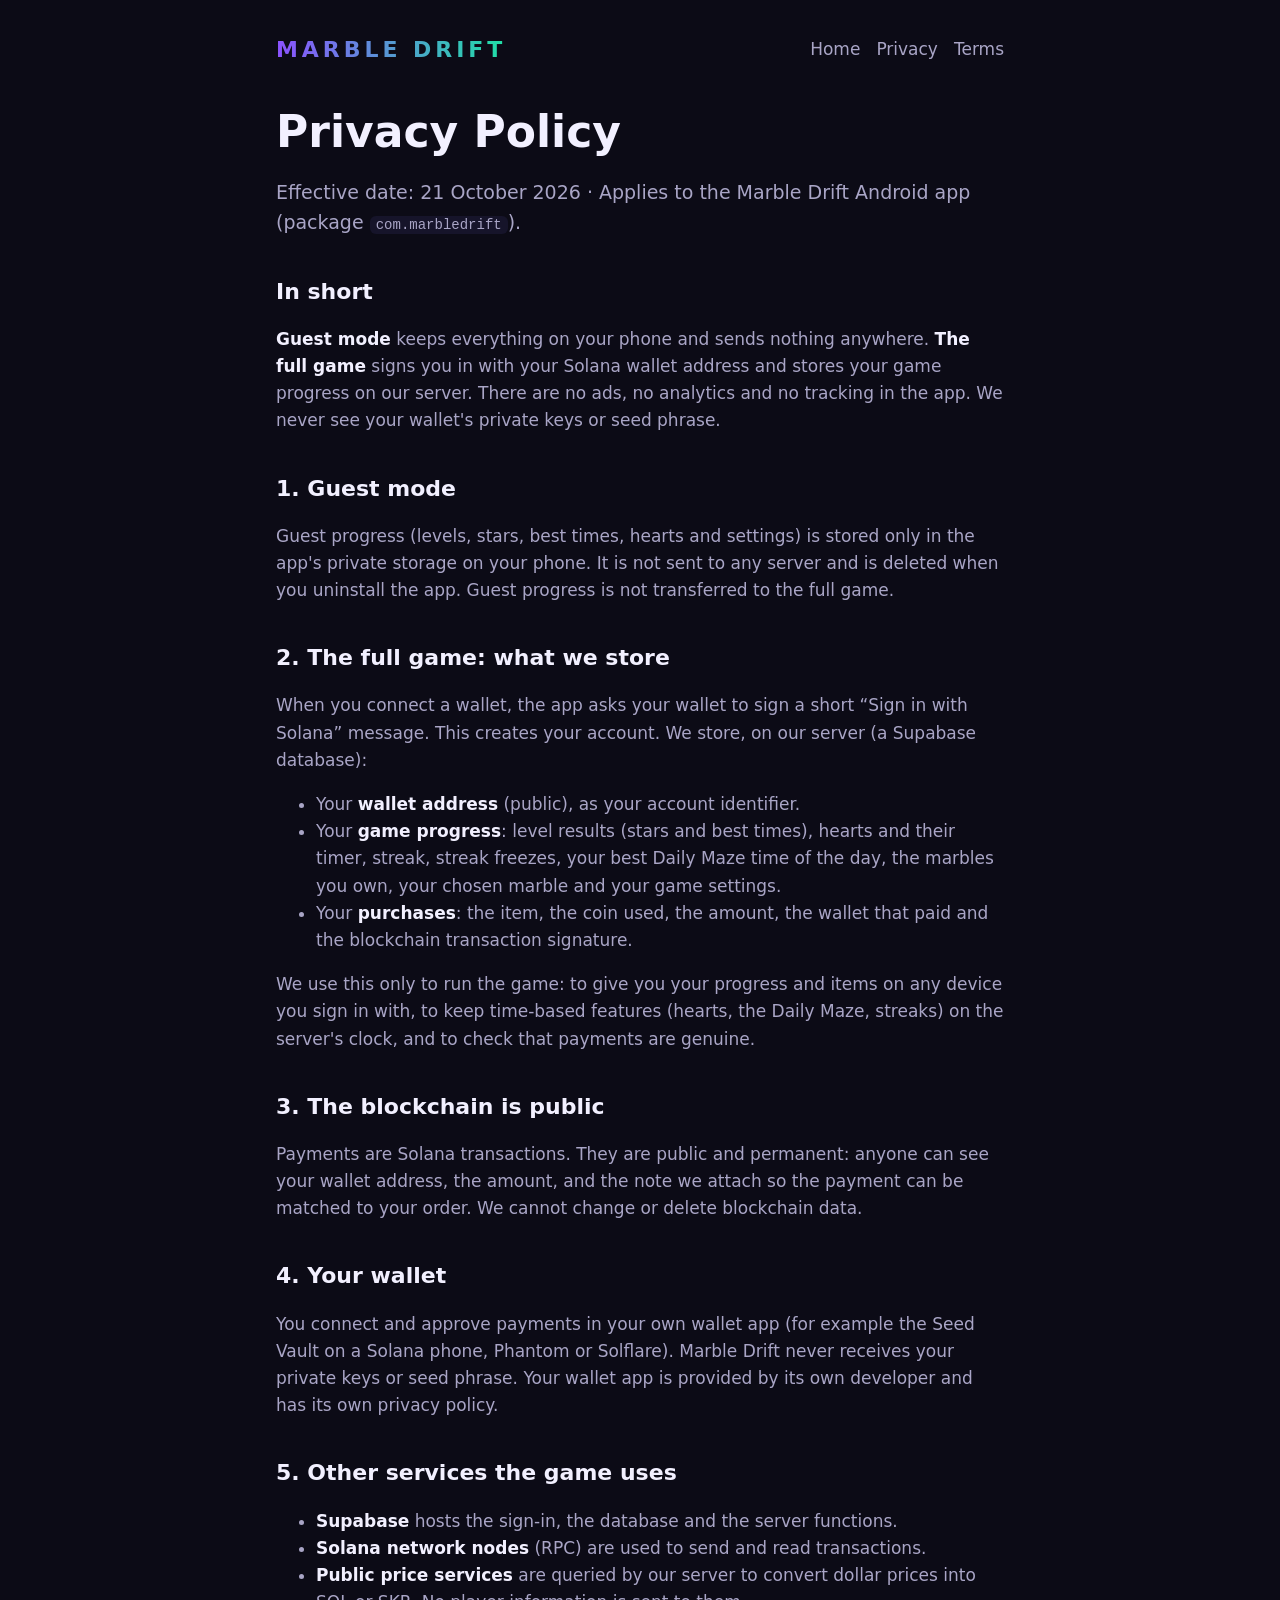
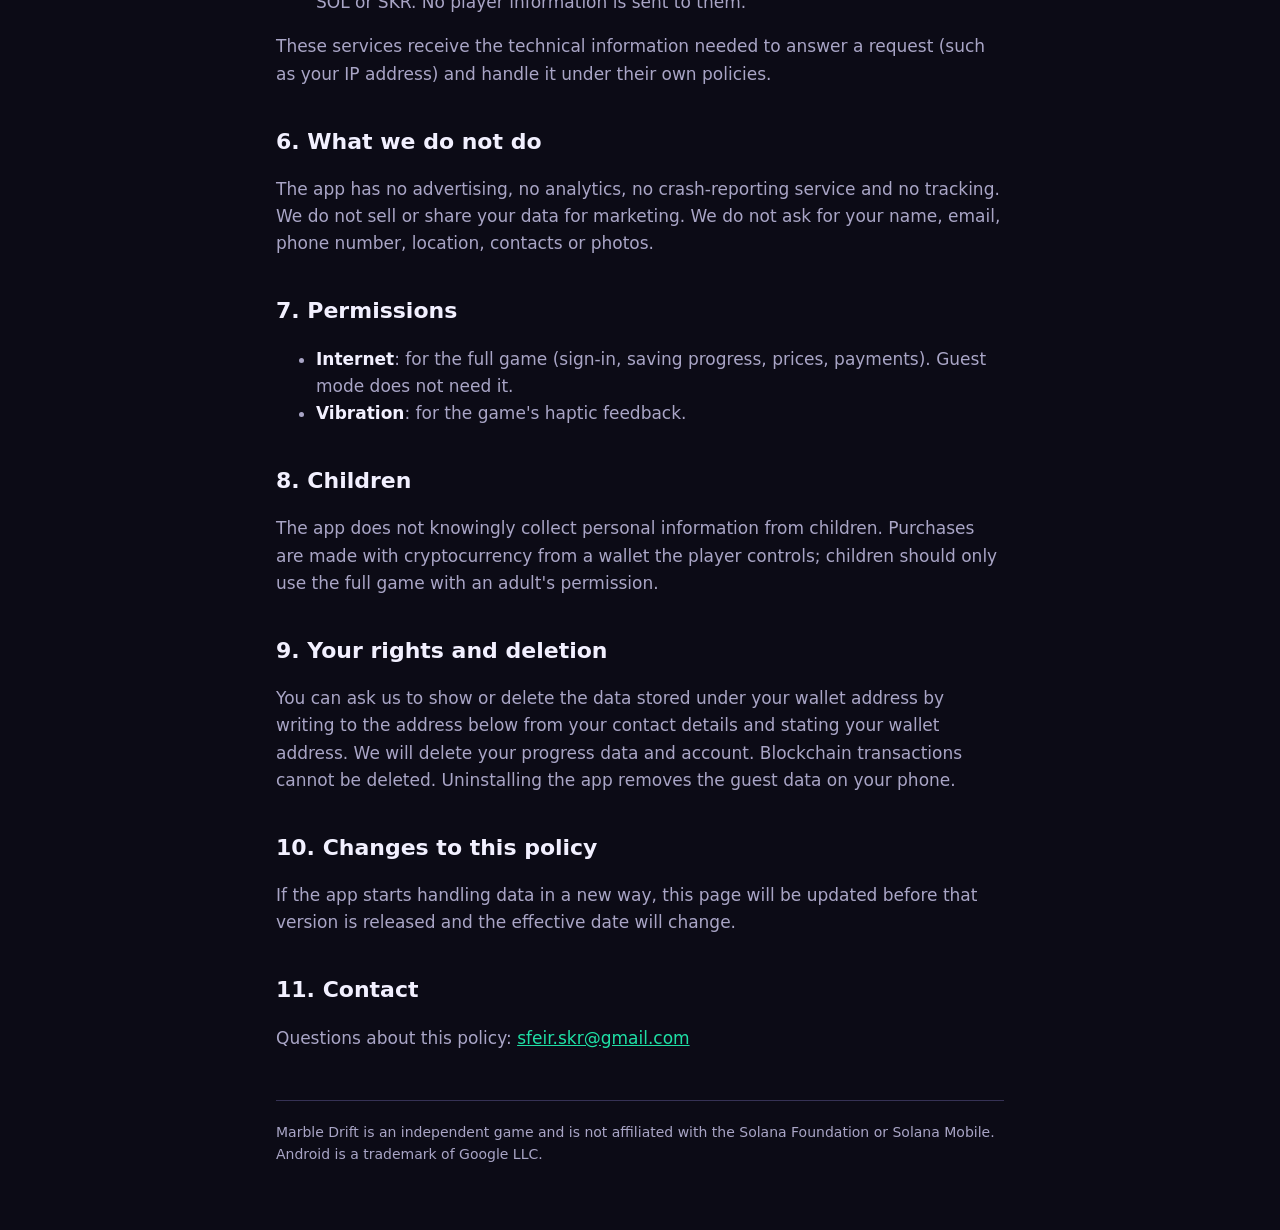
==== privacy.html @ 642ab2b5 "Add files via upload" ====
<!doctype html>
<html lang="en">
<head>
  <meta charset="utf-8">
  <meta name="viewport" content="width=device-width, initial-scale=1">
  <title>Privacy Policy – Marble Drift</title>
  <meta name="description" content="Privacy Policy for the Marble Drift Android app.">
  <link rel="icon" type="image/png" href="icon.png">
  <link rel="stylesheet" href="style.css">
</head>
<body>
<main>
  <nav>
    <a class="wordmark" href="index.html">MARBLE DRIFT</a>
    <span class="links"><a href="index.html">Home</a><a href="privacy.html">Privacy</a><a href="terms.html">Terms</a></span>
  </nav>

  <h1>Privacy Policy</h1>
  <p class="lead">Effective date: 21 October 2026 · Applies to the Marble Drift Android app (package <code>com.marbledrift</code>).</p>

  <h2>In short</h2>
  <p><strong>Guest mode</strong> keeps everything on your phone and sends nothing anywhere. <strong>The full game</strong> signs you in with your Solana wallet address and stores your game progress on our server. There are no ads, no analytics and no tracking in the app. We never see your wallet's private keys or seed phrase.</p>

  <h2>1. Guest mode</h2>
  <p>Guest progress (levels, stars, best times, hearts and settings) is stored only in the app's private storage on your phone. It is not sent to any server and is deleted when you uninstall the app. Guest progress is not transferred to the full game.</p>

  <h2>2. The full game: what we store</h2>
  <p>When you connect a wallet, the app asks your wallet to sign a short “Sign in with Solana” message. This creates your account. We store, on our server (a Supabase database):</p>
  <ul>
    <li>Your <strong>wallet address</strong> (public), as your account identifier.</li>
    <li>Your <strong>game progress</strong>: level results (stars and best times), hearts and their timer, streak, streak freezes, your best Daily Maze time of the day, the marbles you own, your chosen marble and your game settings.</li>
    <li>Your <strong>purchases</strong>: the item, the coin used, the amount, the wallet that paid and the blockchain transaction signature.</li>
  </ul>
  <p>We use this only to run the game: to give you your progress and items on any device you sign in with, to keep time-based features (hearts, the Daily Maze, streaks) on the server's clock, and to check that payments are genuine.</p>

  <h2>3. The blockchain is public</h2>
  <p>Payments are Solana transactions. They are public and permanent: anyone can see your wallet address, the amount, and the note we attach so the payment can be matched to your order. We cannot change or delete blockchain data.</p>

  <h2>4. Your wallet</h2>
  <p>You connect and approve payments in your own wallet app (for example the Seed Vault on a Solana phone, Phantom or Solflare). Marble Drift never receives your private keys or seed phrase. Your wallet app is provided by its own developer and has its own privacy policy.</p>

  <h2>5. Other services the game uses</h2>
  <ul>
    <li><strong>Supabase</strong> hosts the sign-in, the database and the server functions.</li>
    <li><strong>Solana network nodes</strong> (RPC) are used to send and read transactions.</li>
    <li><strong>Public price services</strong> are queried by our server to convert dollar prices into SOL or SKR. No player information is sent to them.</li>
  </ul>
  <p>These services receive the technical information needed to answer a request (such as your IP address) and handle it under their own policies.</p>

  <h2>6. What we do not do</h2>
  <p>The app has no advertising, no analytics, no crash-reporting service and no tracking. We do not sell or share your data for marketing. We do not ask for your name, email, phone number, location, contacts or photos.</p>

  <h2>7. Permissions</h2>
  <ul>
    <li><strong>Internet</strong>: for the full game (sign-in, saving progress, prices, payments). Guest mode does not need it.</li>
    <li><strong>Vibration</strong>: for the game's haptic feedback.</li>
  </ul>

  <h2>8. Children</h2>
  <p>The app does not knowingly collect personal information from children. Purchases are made with cryptocurrency from a wallet the player controls; children should only use the full game with an adult's permission.</p>

  <h2>9. Your rights and deletion</h2>
  <p>You can ask us to show or delete the data stored under your wallet address by writing to the address below from your contact details and stating your wallet address. We will delete your progress data and account. Blockchain transactions cannot be deleted. Uninstalling the app removes the guest data on your phone.</p>

  <h2>10. Changes to this policy</h2>
  <p>If the app starts handling data in a new way, this page will be updated before that version is released and the effective date will change.</p>

  <h2>11. Contact</h2>
  <p>Questions about this policy: <a href="mailto:sfeir.skr@gmail.com">sfeir.skr@gmail.com</a></p>

  <footer>Marble Drift is an independent game and is not affiliated with the Solana Foundation or Solana Mobile. Android is a trademark of Google LLC.</footer>
</main>
</body>
</html>
---- style.css ----
/* Find My Solana website. Self-contained: no external fonts, scripts or trackers. */
:root {
  --bg: #0c0b16; --surface: #16142a; --outline: #363255;
  --text: #f2f0ff; --muted: #a9a5c6; --violet: #8c52ff; --mint: #1fe0a6;
}
* { box-sizing: border-box; }
html { -webkit-text-size-adjust: 100%; }
body {
  margin: 0; background: var(--bg); color: var(--text);
  font: 17px/1.6 system-ui, -apple-system, "Segoe UI", Roboto, sans-serif;
}
main { max-width: 760px; margin: 0 auto; padding: 32px 16px 64px; }
a { color: var(--mint); }
.wordmark {
  font-weight: 900; letter-spacing: .18em; font-size: 22px; text-decoration: none;
  background: linear-gradient(90deg, var(--violet), var(--mint));
  -webkit-background-clip: text; background-clip: text; color: transparent;
}
nav { display: flex; justify-content: space-between; align-items: center; gap: 16px; flex-wrap: wrap; margin-bottom: 40px; }
nav .links a { color: var(--muted); text-decoration: none; margin-left: 16px; }
nav .links a:hover { color: var(--text); }
h1 { font-size: clamp(30px, 7vw, 44px); line-height: 1.15; margin: 0 0 12px; }
h2 { font-size: 22px; margin: 36px 0 8px; }
p, li { color: var(--muted); }
strong { color: var(--text); }
.lead { font-size: 19px; }
.card { background: var(--surface); border: 1px solid var(--outline); border-radius: 20px; padding: 20px 22px; margin: 16px 0; }
.card h3 { margin: 0 0 4px; font-size: 17px; }
.card p { margin: 0; }
.grid { display: grid; grid-template-columns: repeat(auto-fit, minmax(210px, 1fr)); gap: 12px; }
.pill { display: inline-block; padding: 4px 12px; border-radius: 999px; border: 1px solid var(--mint); color: var(--mint); font-size: 14px; margin: 0 6px 8px 0; }
table { width: 100%; border-collapse: collapse; margin: 12px 0; font-size: 15px; }
th, td { text-align: left; vertical-align: top; padding: 10px 8px; border-bottom: 1px solid var(--outline); }
th { color: var(--text); } td { color: var(--muted); }
code { background: var(--surface); padding: 1px 6px; border-radius: 6px; font-size: 14px; }
footer { margin-top: 48px; padding-top: 20px; border-top: 1px solid var(--outline); color: var(--muted); font-size: 14px; }
@media (max-width: 520px) { table, thead, tbody, tr, th, td { display: block; } th { padding-bottom: 0; border: 0; } }
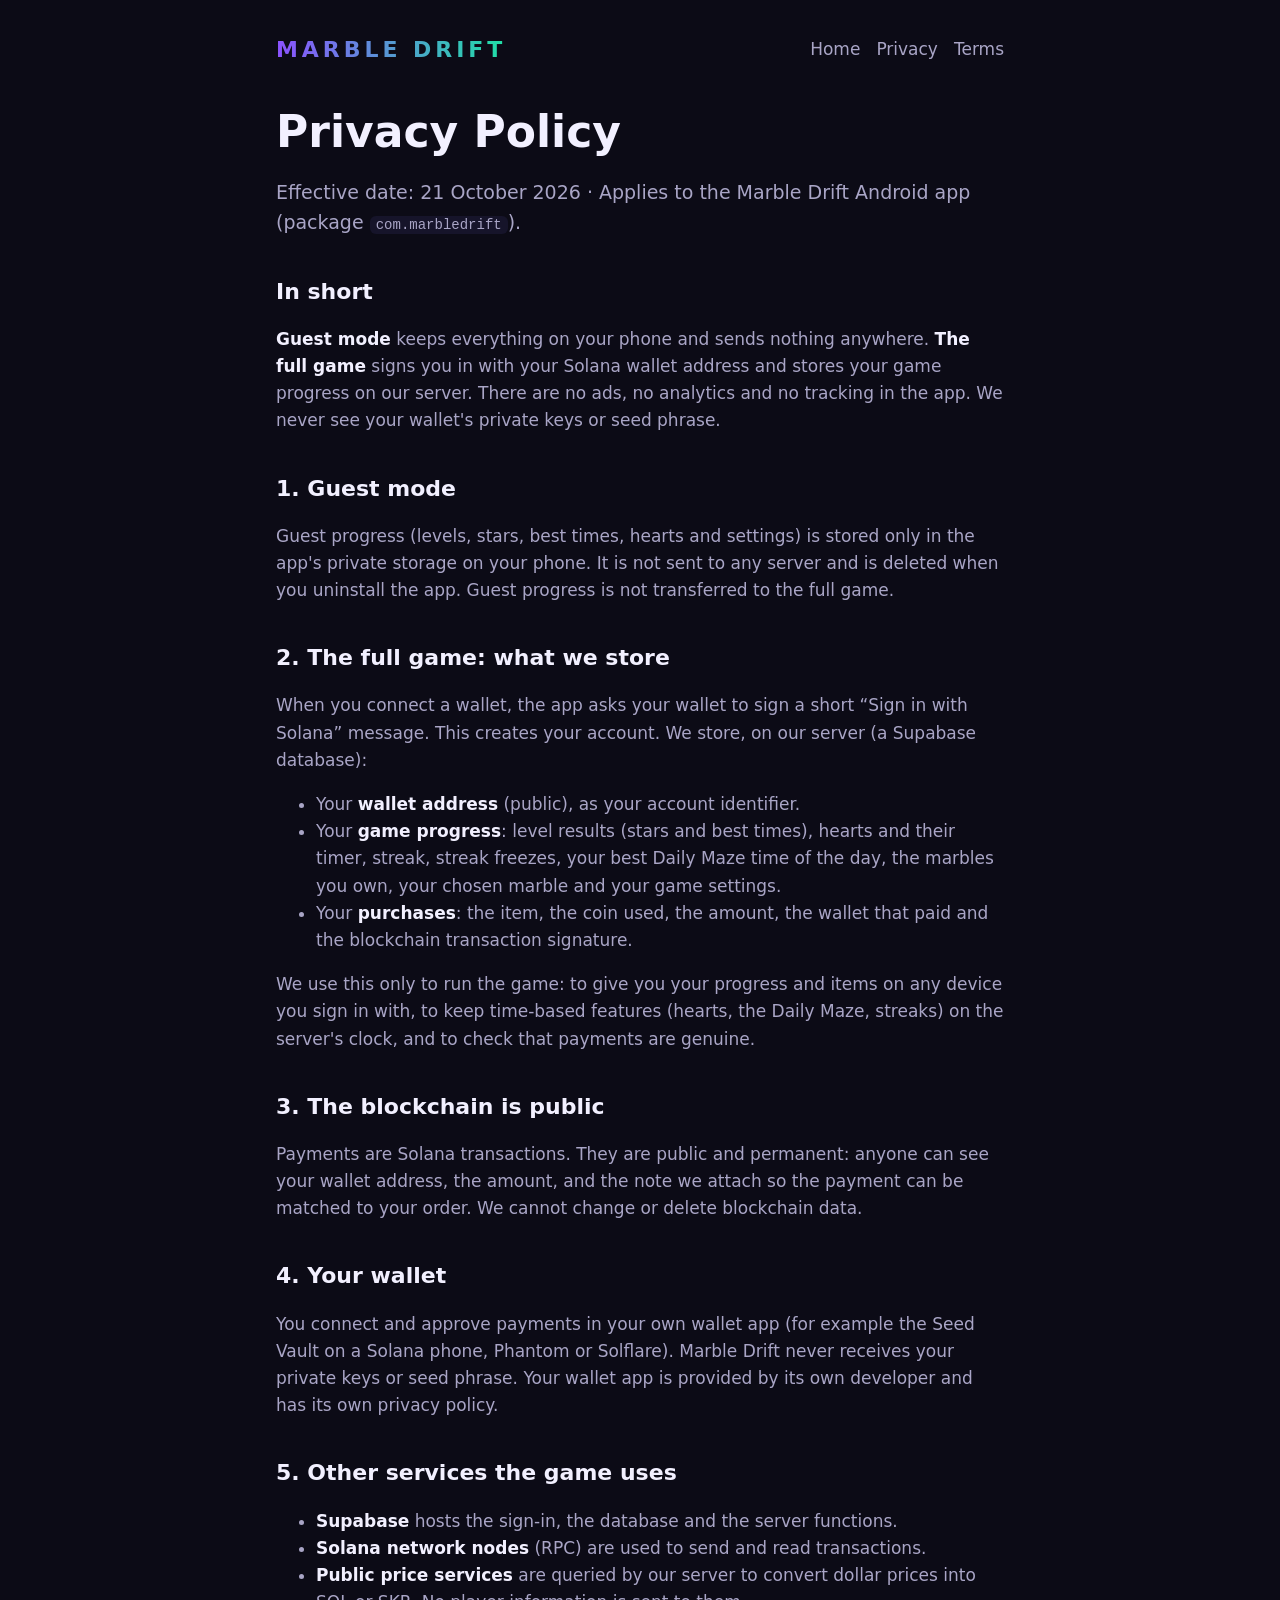
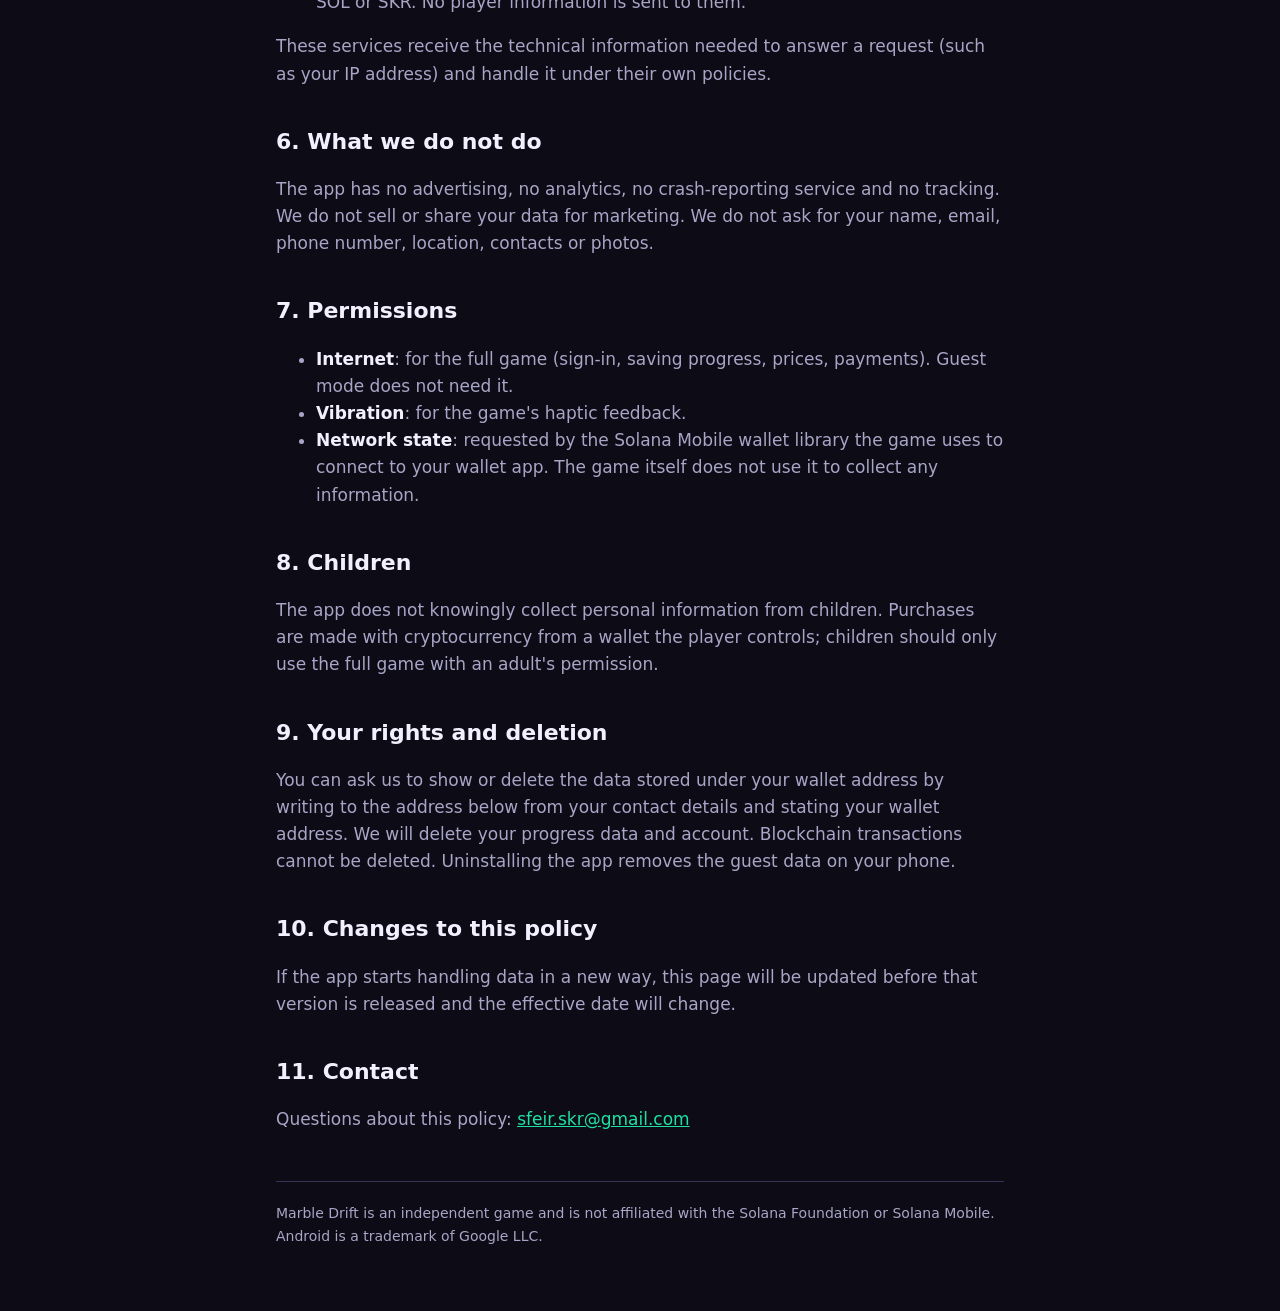
==== commit be01426d: "Add files via upload" ====
--- a/privacy.html
+++ b/privacy.html
@@ -54,6 +54,7 @@
   <ul>
     <li><strong>Internet</strong>: for the full game (sign-in, saving progress, prices, payments). Guest mode does not need it.</li>
     <li><strong>Vibration</strong>: for the game's haptic feedback.</li>
+    <li><strong>Network state</strong>: requested by the Solana Mobile wallet library the game uses to connect to your wallet app. The game itself does not use it to collect any information.</li>
   </ul>
 
   <h2>8. Children</h2>
--- a/style.css
+++ b/style.css
@@ -28,6 +28,19 @@
 .card h3 { margin: 0 0 4px; font-size: 17px; }
 .card p { margin: 0; }
 .grid { display: grid; grid-template-columns: repeat(auto-fit, minmax(210px, 1fr)); gap: 12px; }
+.hero-logo { display: block; width: 128px; height: 128px; border-radius: 28px; margin: 0 0 24px; background: #151226; }
+.grid.two { grid-template-columns: repeat(2, minmax(0, 1fr)); }
+.grid .card { margin: 0; }
+@media (max-width: 520px) { .grid.two .card { padding: 14px; } .grid.two .card h3 { font-size: 16px; } .grid.two .card p { font-size: 15px; line-height: 1.45; } }
+.hero { display: flex; align-items: center; justify-content: flex-start; gap: 24px; margin-bottom: 8px; }
+.hero h1 { margin: 0; }
+.hero .hero-logo { margin: 0; flex: none; order: -1; } /* logo on the left, title next to it */
+.hero-logo svg { width: 78%; height: 78%; }
+@media (max-width: 520px) {
+  .hero { gap: 12px; }
+  .hero h1 { font-size: 26px; }
+  .hero .hero-logo { width: 72px; height: 72px; border-radius: 16px; }
+}
 .pill { display: inline-block; padding: 4px 12px; border-radius: 999px; border: 1px solid var(--mint); color: var(--mint); font-size: 14px; margin: 0 6px 8px 0; }
 table { width: 100%; border-collapse: collapse; margin: 12px 0; font-size: 15px; }
 th, td { text-align: left; vertical-align: top; padding: 10px 8px; border-bottom: 1px solid var(--outline); }
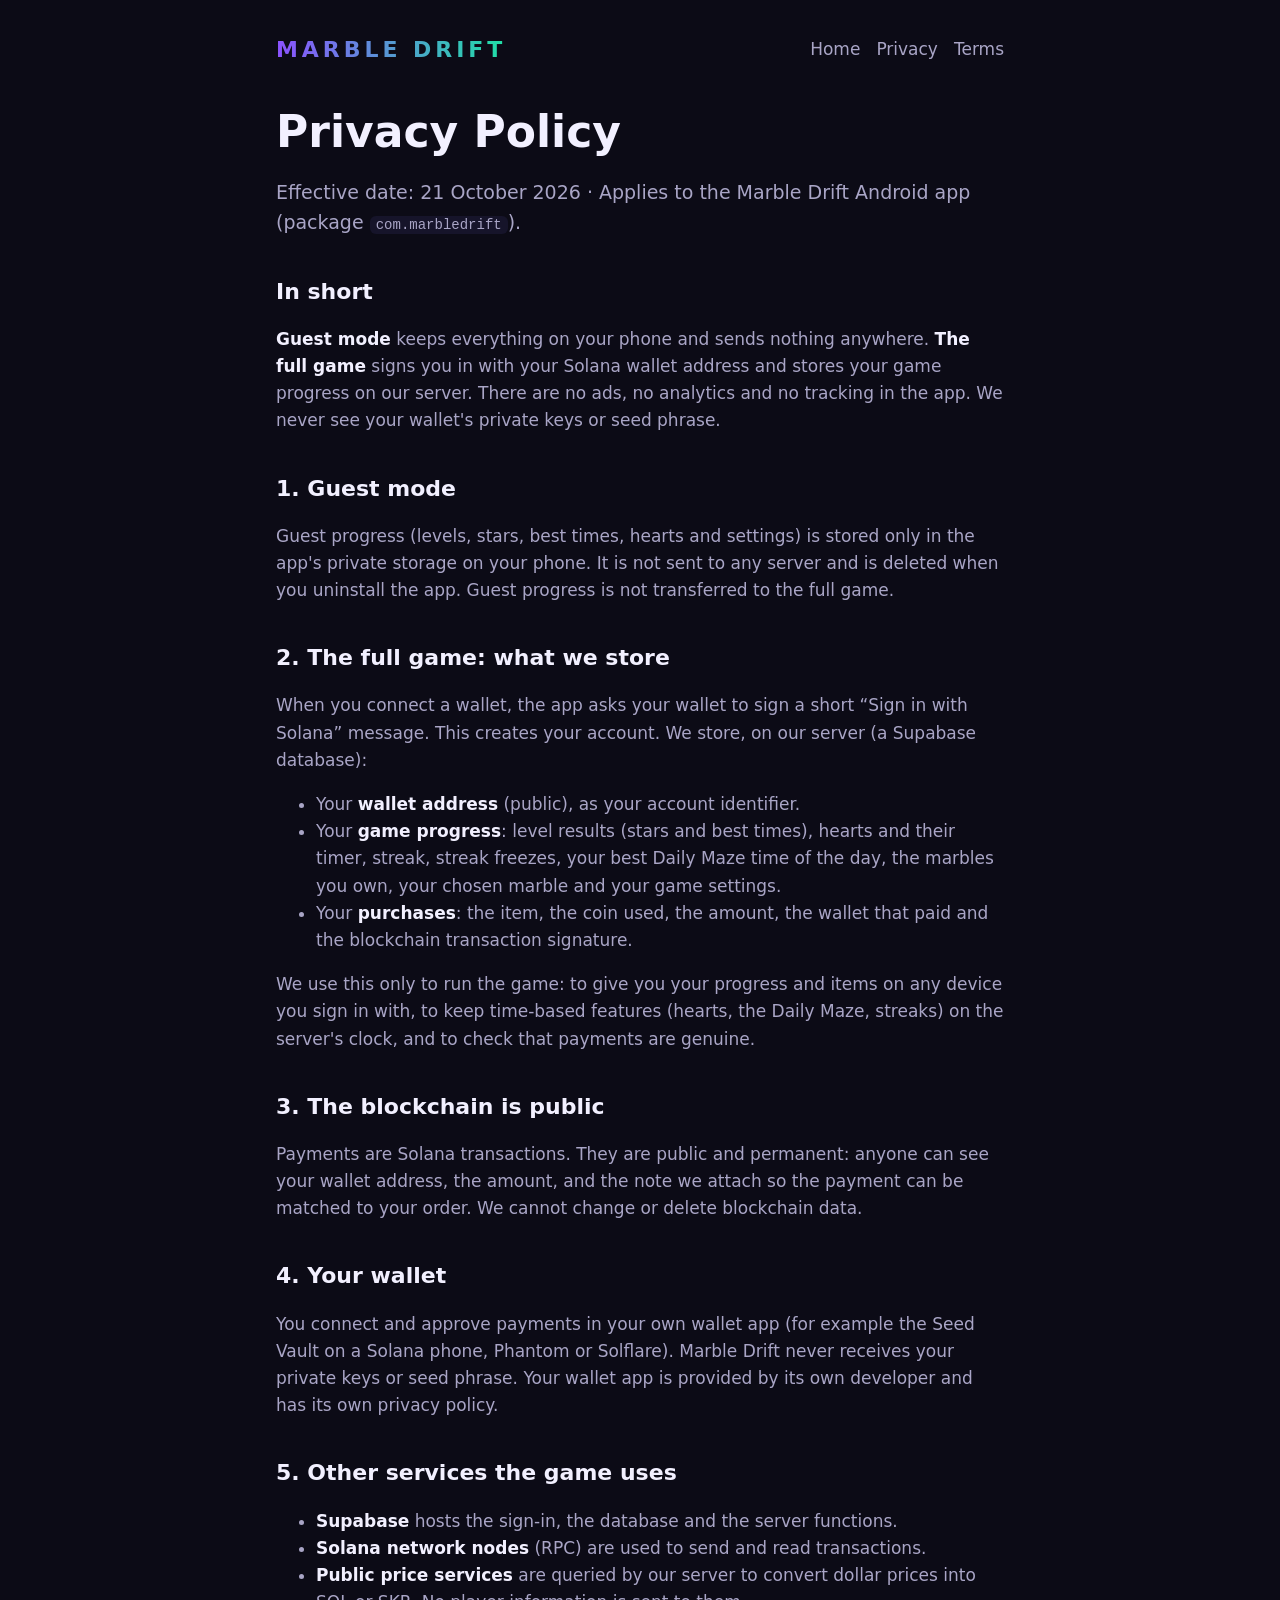
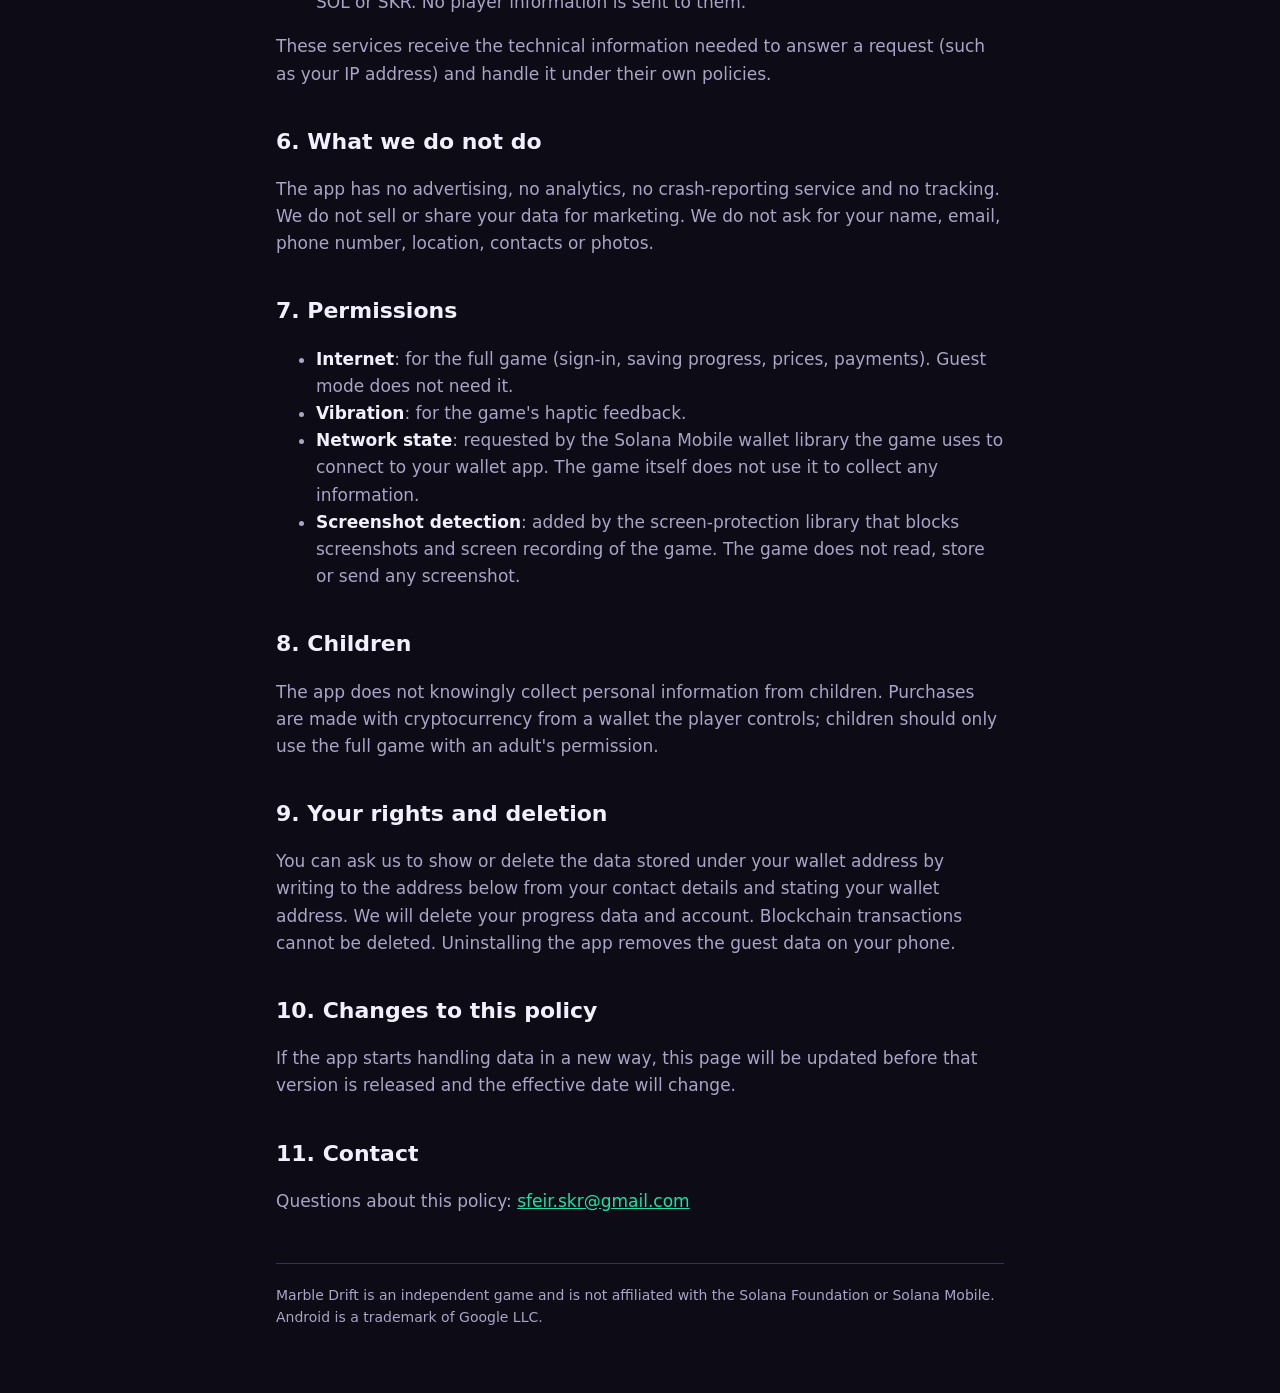
==== commit db875b36: "Add files via upload" ====
--- a/privacy.html
+++ b/privacy.html
@@ -55,6 +55,7 @@
     <li><strong>Internet</strong>: for the full game (sign-in, saving progress, prices, payments). Guest mode does not need it.</li>
     <li><strong>Vibration</strong>: for the game's haptic feedback.</li>
     <li><strong>Network state</strong>: requested by the Solana Mobile wallet library the game uses to connect to your wallet app. The game itself does not use it to collect any information.</li>
+    <li><strong>Screenshot detection</strong>: added by the screen-protection library that blocks screenshots and screen recording of the game. The game does not read, store or send any screenshot.</li>
   </ul>
 
   <h2>8. Children</h2>
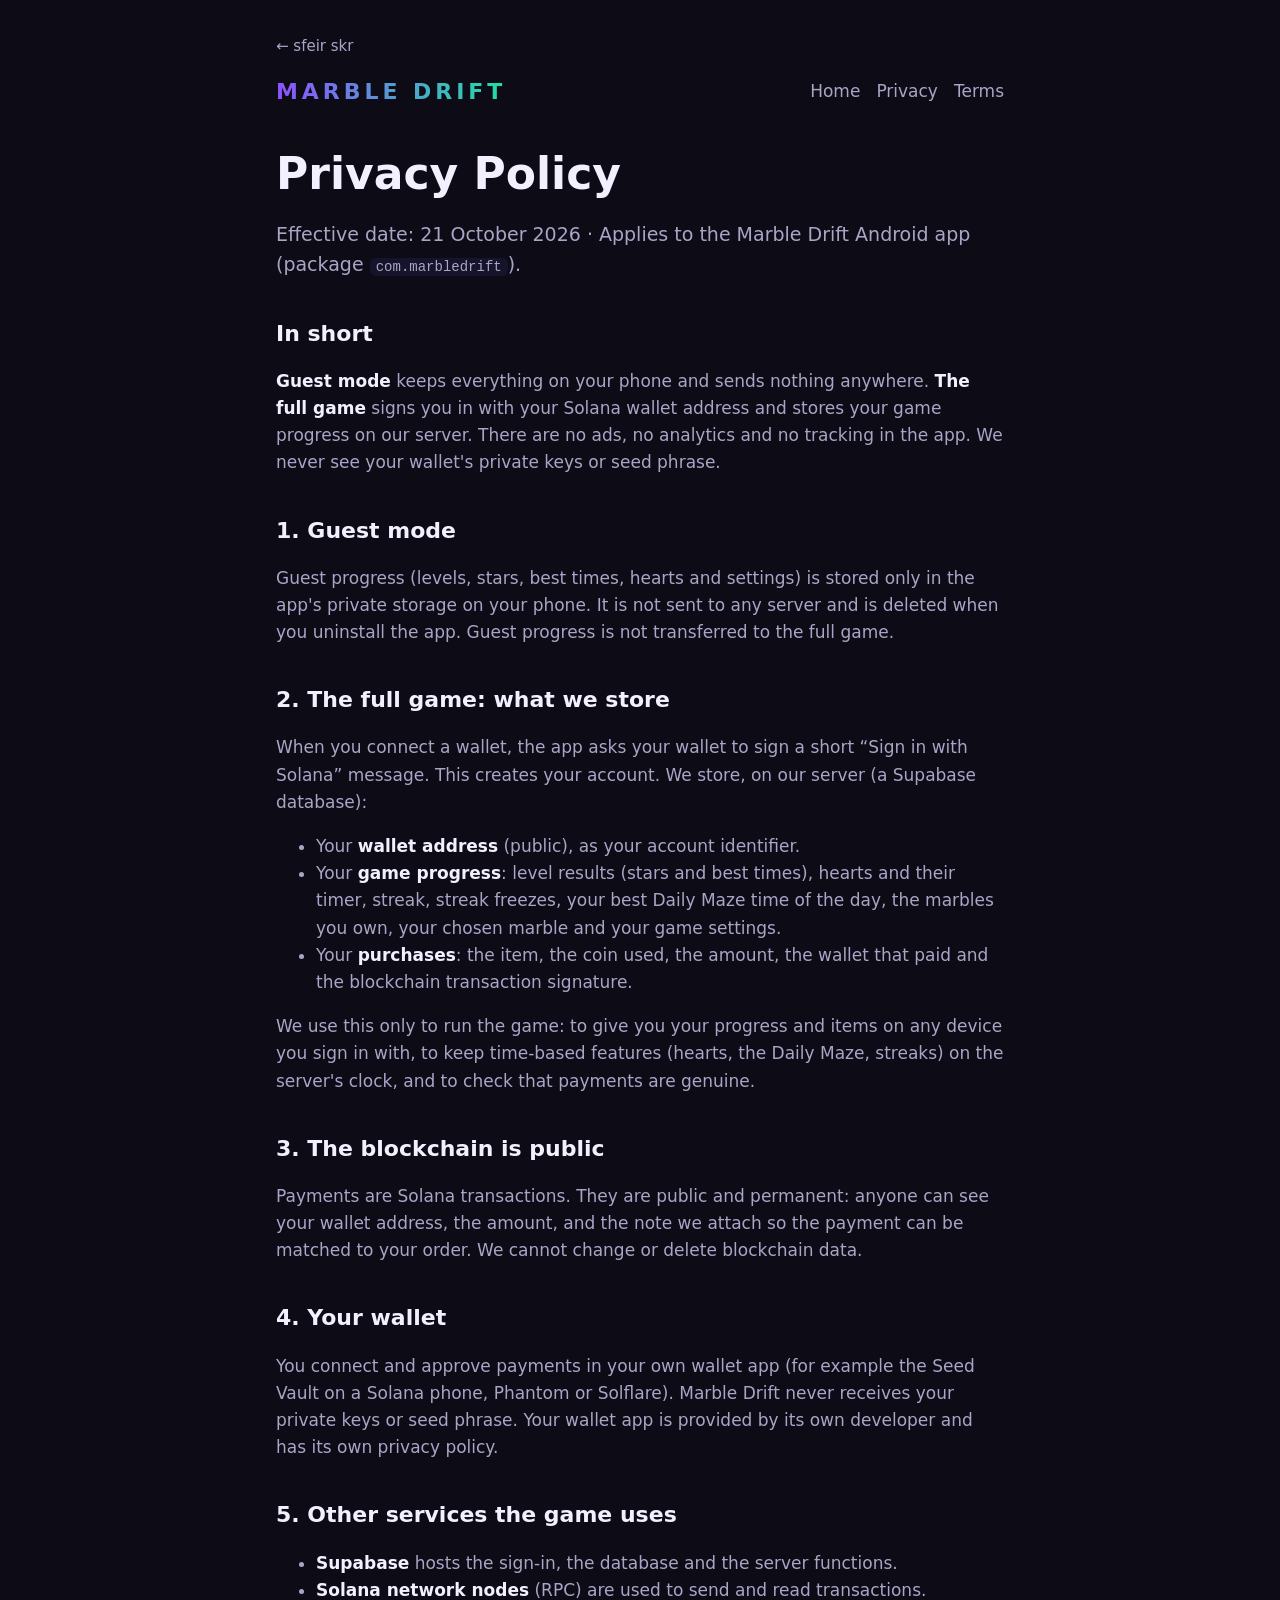
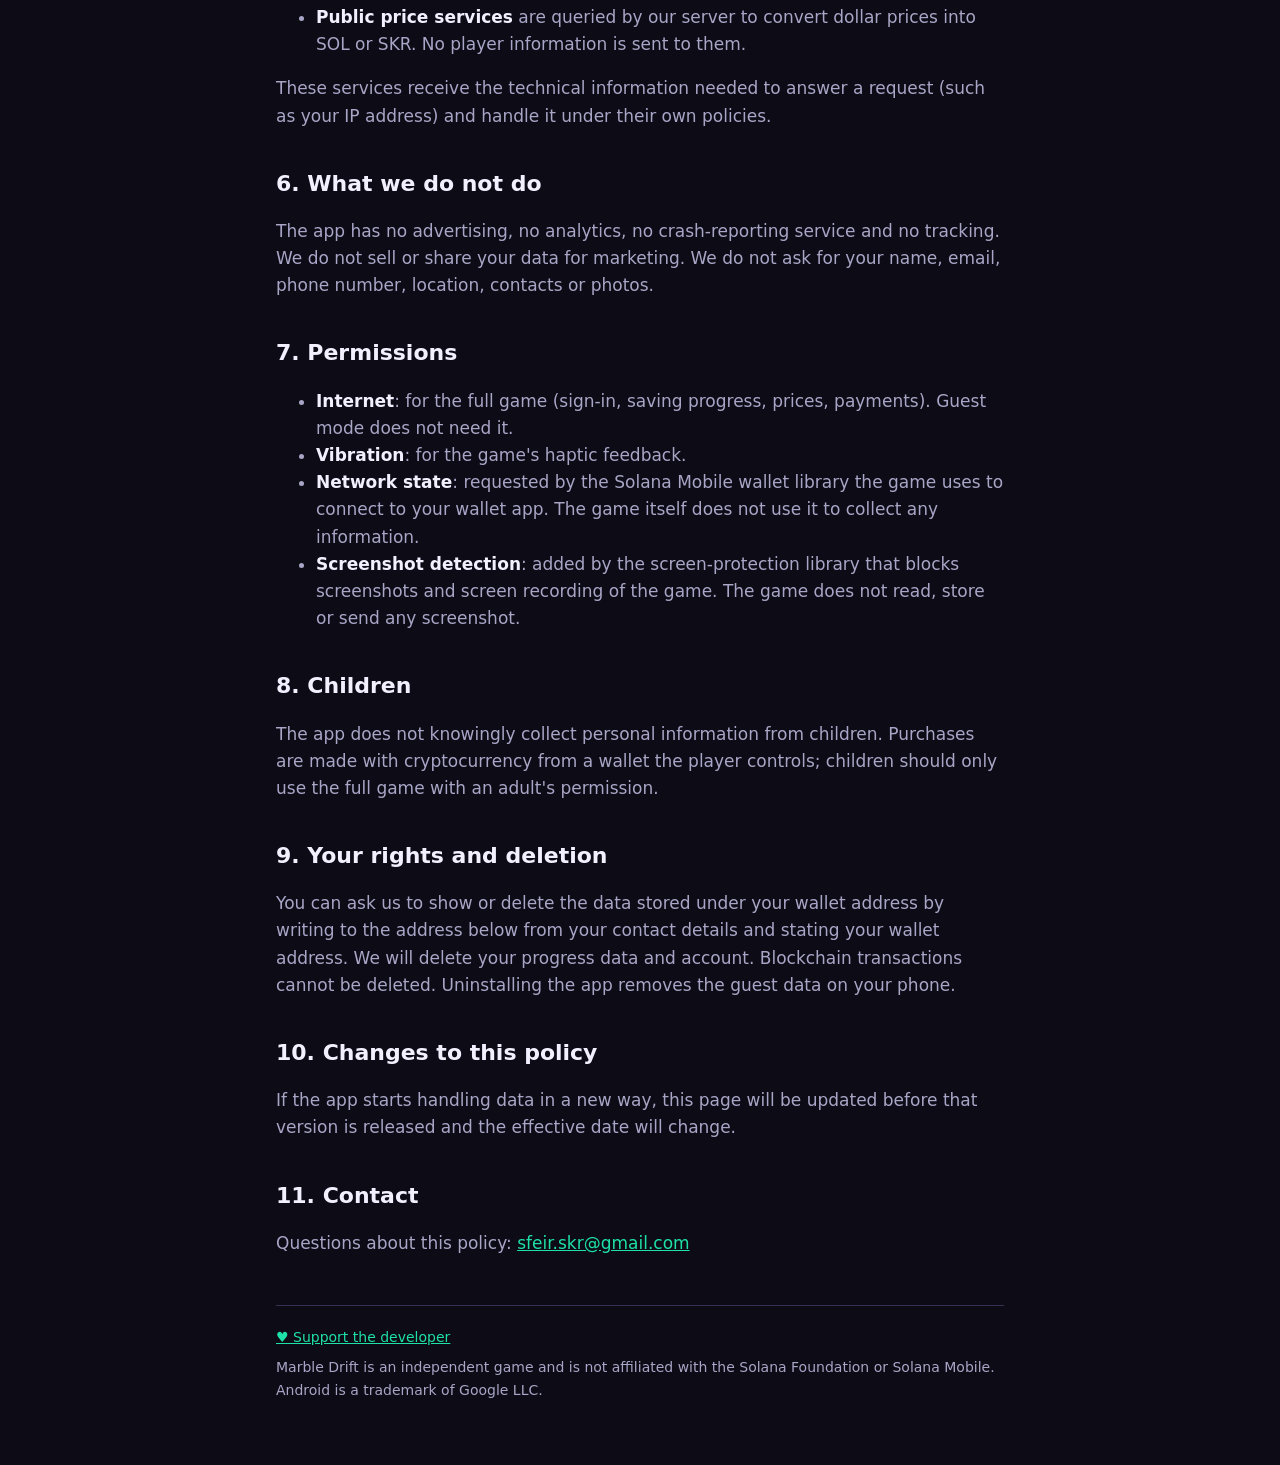
==== commit ef5734d2: "Add files via upload" ====
--- a/privacy.html
+++ b/privacy.html
@@ -10,6 +10,7 @@
 </head>
 <body>
 <main>
+  <a class="back" href="https://skr.sfeir.zip/">← sfeir skr</a>
   <nav>
     <a class="wordmark" href="index.html">MARBLE DRIFT</a>
     <span class="links"><a href="index.html">Home</a><a href="privacy.html">Privacy</a><a href="terms.html">Terms</a></span>
@@ -70,7 +71,7 @@
   <h2>11. Contact</h2>
   <p>Questions about this policy: <a href="mailto:sfeir.skr@gmail.com">sfeir.skr@gmail.com</a></p>
 
-  <footer>Marble Drift is an independent game and is not affiliated with the Solana Foundation or Solana Mobile. Android is a trademark of Google LLC.</footer>
+  <footer><p style="margin:0 0 8px"><a href="https://skr.sfeir.zip/support/">♥ Support the developer</a></p>Marble Drift is an independent game and is not affiliated with the Solana Foundation or Solana Mobile. Android is a trademark of Google LLC.</footer>
 </main>
 </body>
 </html>
--- a/style.css
+++ b/style.css
@@ -41,6 +41,8 @@
   .hero h1 { font-size: 26px; }
   .hero .hero-logo { width: 72px; height: 72px; border-radius: 16px; }
 }
+.back { display: inline-block; margin: 0 0 16px; color: var(--muted); text-decoration: none; font-size: 15px; }
+.back:hover { color: var(--text); }
 .pill { display: inline-block; padding: 4px 12px; border-radius: 999px; border: 1px solid var(--mint); color: var(--mint); font-size: 14px; margin: 0 6px 8px 0; }
 table { width: 100%; border-collapse: collapse; margin: 12px 0; font-size: 15px; }
 th, td { text-align: left; vertical-align: top; padding: 10px 8px; border-bottom: 1px solid var(--outline); }
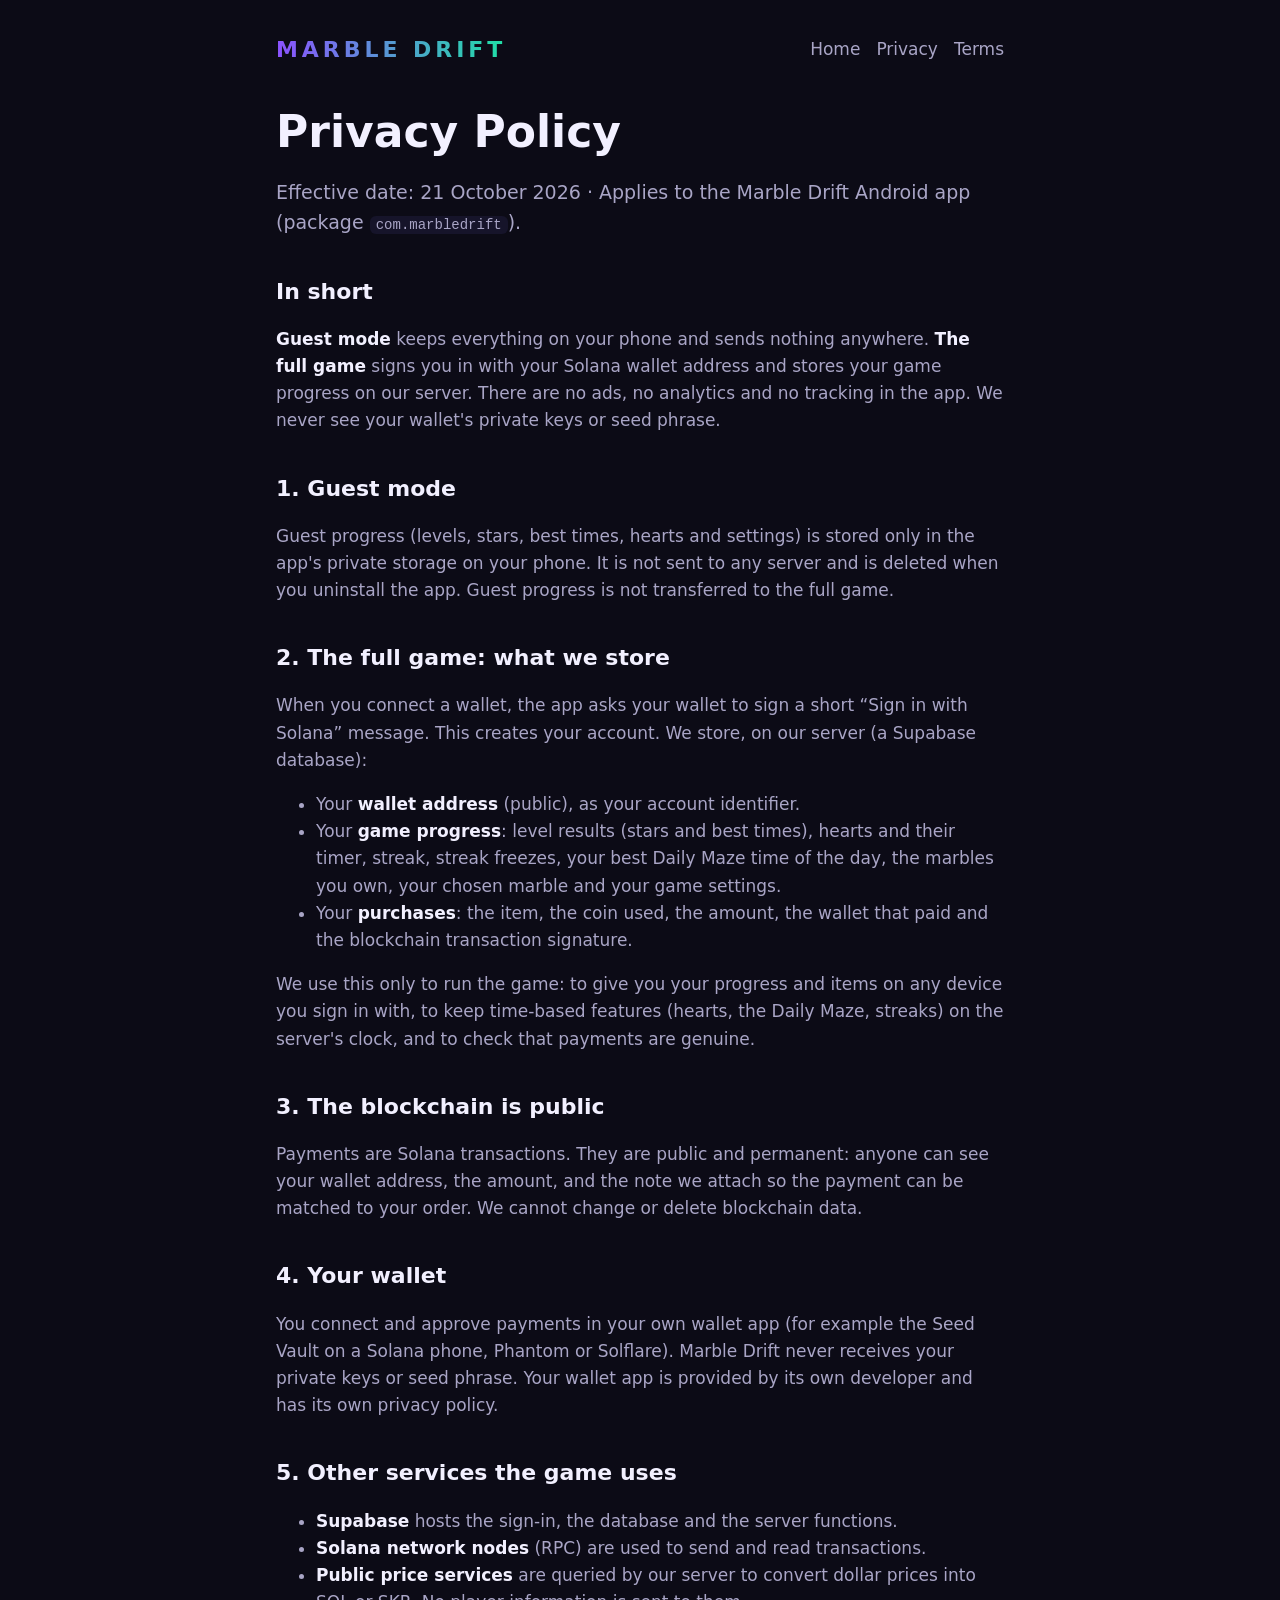
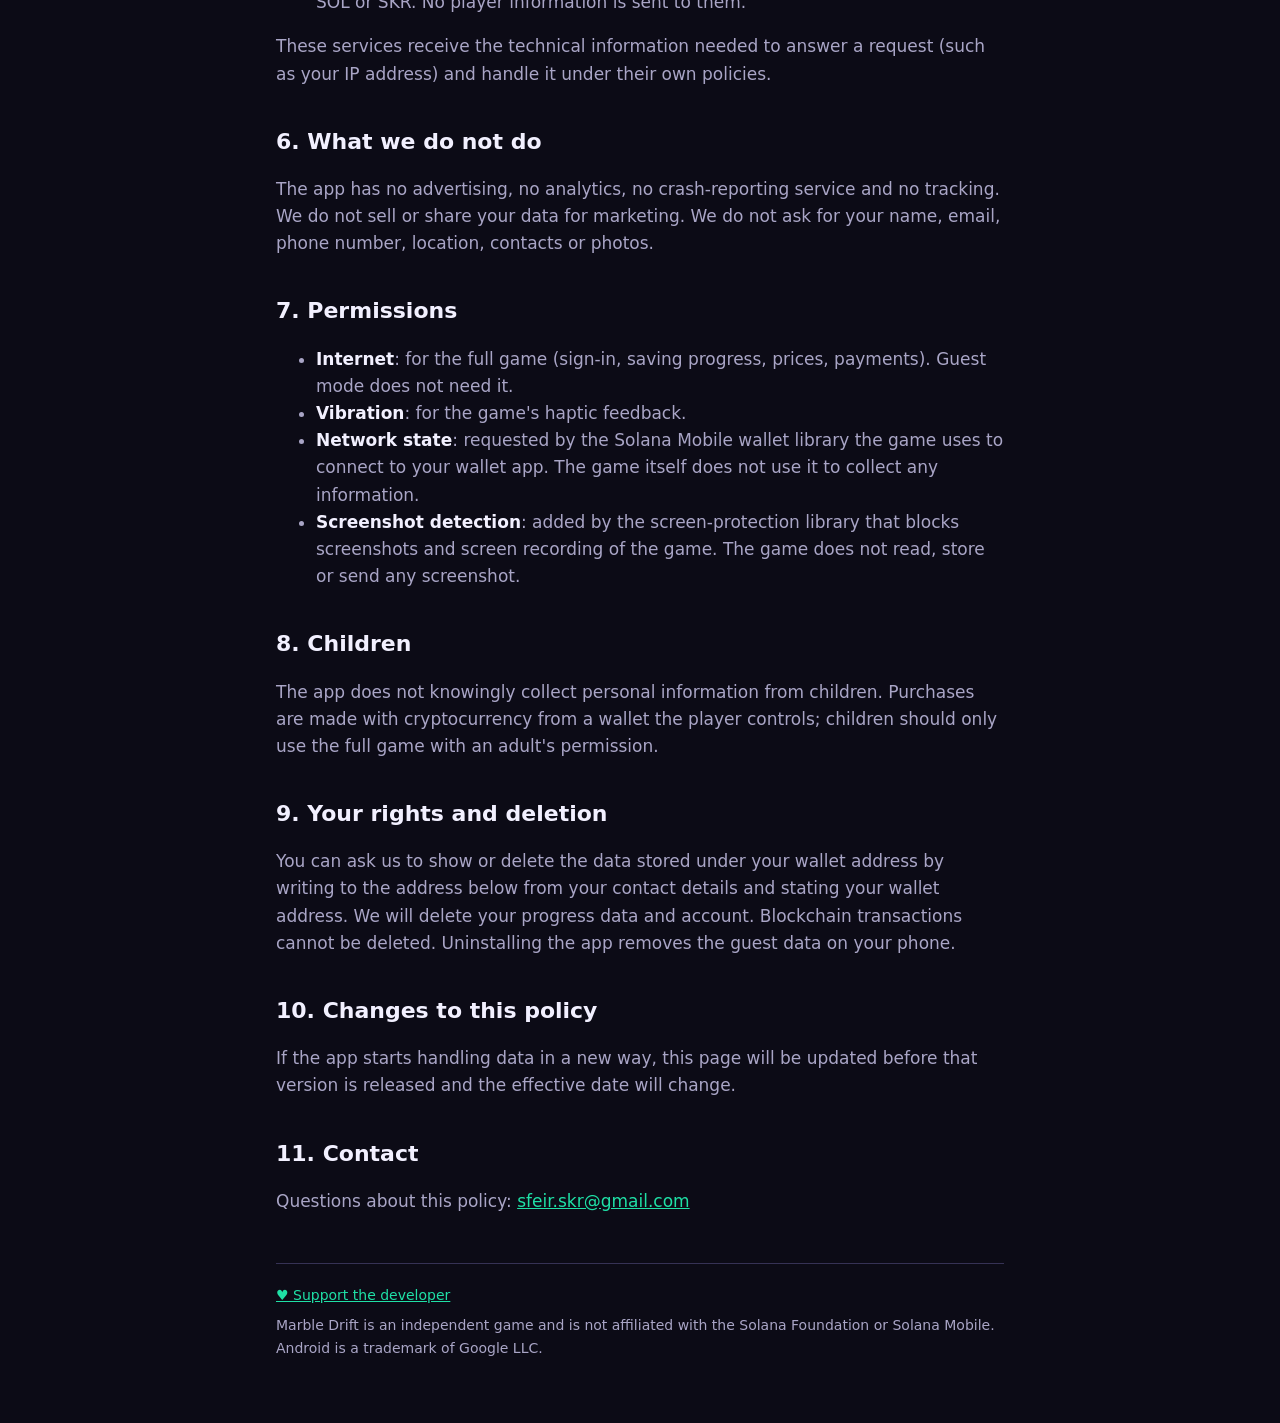
==== commit 3a4b898d: "Add files via upload" ====
--- a/privacy.html
+++ b/privacy.html
@@ -10,7 +10,6 @@
 </head>
 <body>
 <main>
-  <a class="back" href="https://skr.sfeir.zip/">← sfeir skr</a>
   <nav>
     <a class="wordmark" href="index.html">MARBLE DRIFT</a>
     <span class="links"><a href="index.html">Home</a><a href="privacy.html">Privacy</a><a href="terms.html">Terms</a></span>
